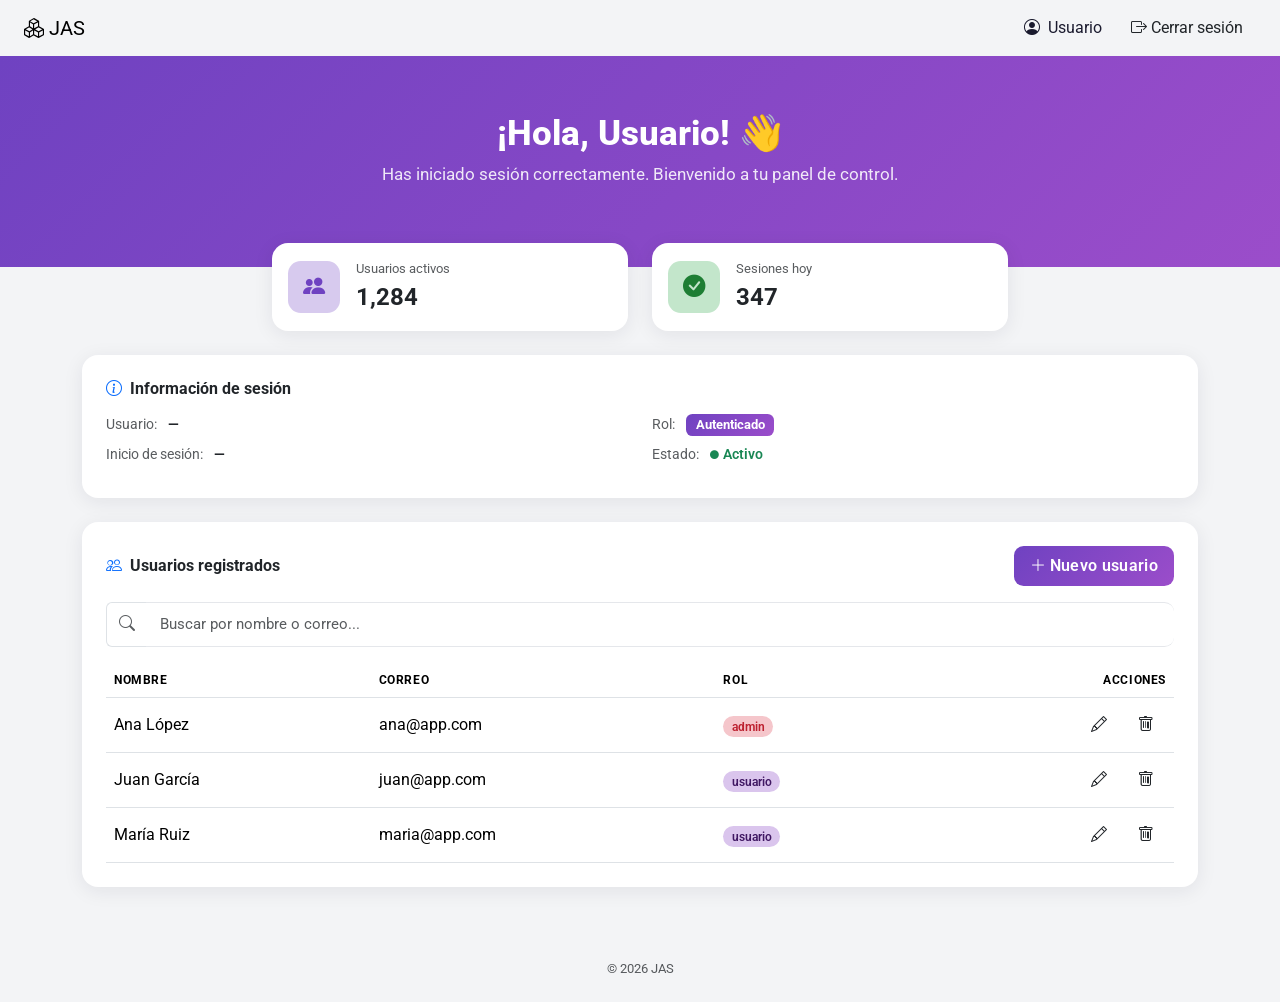
==== auth-ui-git/admin.html @ bb680126 "Add admin panel page Create an admin dashboard with a welcome hero section, session info card, and a" ====
<!DOCTYPE html>
<html lang="es">
<head>
  <meta charset="UTF-8" />
  <meta name="viewport" content="width=device-width, initial-scale=1.0" />
  <title>admin</title>

  <!-- Bootstrap 5 -->
  <link rel="stylesheet" href="https://cdn.jsdelivr.net/npm/bootstrap@5.3.3/dist/css/bootstrap.min.css" />
  <!-- Bootstrap Icons -->
  <link rel="stylesheet" href="https://cdn.jsdelivr.net/npm/bootstrap-icons@1.11.3/font/bootstrap-icons.min.css" />
  <!-- Roboto -->
  <link rel="preconnect" href="https://fonts.googleapis.com">
  <link href="https://fonts.googleapis.com/css2?family=Roboto:wght@400;500;700&display=swap" rel="stylesheet">
  <!-- Custom styles -->
  <link rel="stylesheet" href="css/main.css" />
</head>
<body class="dashboard-body">

  <!-- Navbar -->
  <nav class="navbar dashboard px-3 px-md-4">
    <a class="navbar-brand" href="#">
      <i class="bi bi-boxes"></i> JAS
    </a>
    <div class="d-flex align-items-center gap-3">
      <span class="nav-user d-none d-sm-inline">
        <i class="bi bi-person-circle me-1"></i>
        <span id="navUsername">Usuario</span>
      </span>
      <button class="btn btn-logout" onclick="logout()">
        <i class="bi bi-box-arrow-right me-1"></i>Cerrar sesión
      </button>
    </div>
  </nav>

  <!-- Hero Banner -->
  <section class="welcome-hero">
    <div class="container">
      <h1 class="mb-2">
        ¡Hola, <span id="heroUsername">Usuario</span>! 👋
      </h1>
      <p class="mb-0">Has iniciado sesión correctamente. Bienvenido a tu panel de control.</p>
    </div>
  </section>

  <!-- Stats Cards -->
  <section class="cards-section">
    <div class="container">

      <!-- Stats centradas -->
      <div class="row g-4 mb-4 justify-content-center">

        <div class="col-12 col-sm-6 col-lg-4">
          <div class="card stat-card p-3">
            <div class="d-flex align-items-center gap-3">
              <div class="card-icon icon-info">
                <i class="bi bi-people-fill"></i>
              </div>
              <div>
                <div class="text-muted" style="font-size:.8rem;">Usuarios activos</div>
                <div class="fw-bold fs-4">1,284</div>
              </div>
            </div>
          </div>
        </div>

        <div class="col-12 col-sm-6 col-lg-4">
          <div class="card stat-card p-3">
            <div class="d-flex align-items-center gap-3">
              <div class="card-icon icon-success">
                <i class="bi bi-check-circle-fill"></i>
              </div>
              <div>
                <div class="text-muted" style="font-size:.8rem;">Sesiones hoy</div>
                <div class="fw-bold fs-4">347</div>
              </div>
            </div>
          </div>
        </div>

      </div>

      <!-- Información de sesión (ancho completo) -->
      <div class="card info-card p-4 mb-4">
        <h6 class="fw-bold mb-3">
          <i class="bi bi-info-circle me-2 text-primary"></i>Información de sesión
        </h6>
        <div class="row" style="font-size:.9rem;">
          <div class="col-12 col-md-6 mb-2">
            <span class="text-muted">Usuario:</span>
            <strong class="ms-2" id="infoUsername">—</strong>
          </div>
          <div class="col-12 col-md-6 mb-2">
            <span class="text-muted">Rol:</span>
            <span class="ms-2 badge badge-role text-white">Autenticado</span>
          </div>
          <div class="col-12 col-md-6 mb-2">
            <span class="text-muted">Inicio de sesión:</span>
            <strong class="ms-2" id="loginTime">—</strong>
          </div>
          <div class="col-12 col-md-6 mb-2">
            <span class="text-muted">Estado:</span>
            <span class="ms-2 text-success fw-semibold">
              <i class="bi bi-circle-fill me-1" style="font-size:.55rem;vertical-align:middle;"></i>Activo
            </span>
          </div>
        </div>
      </div>

      <!-- Gestión de usuarios -->
      <div class="card info-card p-4">

        <div class="d-flex flex-wrap justify-content-between align-items-center gap-2 mb-3">
          <h6 class="fw-bold mb-0">
            <i class="bi bi-people me-2 text-primary"></i>Usuarios registrados
          </h6>
          <button class="btn btn-primary-custom" style="width:auto; padding:.5rem 1rem;" data-bs-toggle="modal" data-bs-target="#userModal" onclick="openNewUser()">
            <i class="bi bi-plus-lg me-1"></i>Nuevo usuario
          </button>
        </div>

        <div class="input-group mb-3">
          <span class="input-group-text bg-white border-end-0">
            <i class="bi bi-search text-muted"></i>
          </span>
          <input
            type="text"
            id="searchUsers"
            class="form-control border-start-0"
            placeholder="Buscar por nombre o correo..."
            onkeyup="filterUsers()"
          />
        </div>

        <div class="table-responsive">
          <table class="table align-middle mb-0">
            <thead>
              <tr class="text-muted" style="font-size:.75rem; letter-spacing:.05em;">
                <th>NOMBRE</th>
                <th>CORREO</th>
                <th>ROL</th>
                <th class="text-end">ACCIONES</th>
              </tr>
            </thead>
            <tbody id="usersTableBody">
              <tr data-email="ana@app.com">
                <td>Ana López</td>
                <td>ana@app.com</td>
                <td><span class="badge-admin">admin</span></td>
                <td class="text-end">
                  <button class="btn btn-icon-edit" title="Editar" onclick="openEditUser('Ana López','ana@app.com','admin')"><i class="bi bi-pencil"></i></button>
                  <button class="btn btn-icon-delete" title="Eliminar" onclick="confirmDelete('Ana López','ana@app.com')"><i class="bi bi-trash"></i></button>
                </td>
              </tr>
              <tr data-email="juan@app.com">
                <td>Juan García</td>
                <td>juan@app.com</td>
                <td><span class="badge-user">usuario</span></td>
                <td class="text-end">
                  <button class="btn btn-icon-edit" title="Editar" onclick="openEditUser('Juan García','juan@app.com','usuario')"><i class="bi bi-pencil"></i></button>
                  <button class="btn btn-icon-delete" title="Eliminar" onclick="confirmDelete('Juan García','juan@app.com')"><i class="bi bi-trash"></i></button>
                </td>
              </tr>
              <tr data-email="maria@app.com">
                <td>María Ruiz</td>
                <td>maria@app.com</td>
                <td><span class="badge-user">usuario</span></td>
                <td class="text-end">
                  <button class="btn btn-icon-edit" title="Editar" onclick="openEditUser('María Ruiz','maria@app.com','usuario')"><i class="bi bi-pencil"></i></button>
                  <button class="btn btn-icon-delete" title="Eliminar" onclick="confirmDelete('María Ruiz','maria@app.com')"><i class="bi bi-trash"></i></button>
                </td>
              </tr>
            </tbody>
          </table>
        </div>

      </div>

    </div>
  </section>

  <!-- Modal: nuevo / editar usuario -->
  <div class="modal fade" id="userModal" tabindex="-1" aria-hidden="true">
    <div class="modal-dialog modal-dialog-centered">
      <div class="modal-content" style="border-radius:1rem; border:none;">
        <div class="modal-header border-0">
          <h5 class="modal-title fw-bold" id="userModalTitle">
            <i class="bi bi-person-plus me-2 text-primary"></i>Nuevo usuario
          </h5>
          <button type="button" class="btn-close" data-bs-dismiss="modal"></button>
        </div>
        <div class="modal-body">
          <form id="userForm" novalidate>
            <div class="mb-3">
              <label class="form-label">Nombre completo</label>
              <input type="text" id="userName" class="form-control" required />
            </div>
            <div class="mb-3">
              <label class="form-label">Correo electrónico</label>
              <input type="email" id="userEmail" class="form-control" required />
            </div>
            <div class="mb-3" id="passwordWrap">
              <label class="form-label">Contraseña</label>
              <input type="password" id="userPassword" class="form-control" />
            </div>
            <div class="mb-3">
              <label class="form-label">Rol</label>
              <select id="userRole" class="form-select" required>
                <option value="usuario">Usuario</option>
                <option value="admin">Administrador</option>
              </select>
            </div>
          </form>
        </div>
        <div class="modal-footer border-0">
          <button type="button" class="btn btn-outline-secondary" data-bs-dismiss="modal">Cancelar</button>
          <button type="button" class="btn btn-primary-custom" style="width:auto; padding:.5rem 1.25rem;">Guardar</button>
        </div>
      </div>
    </div>
  </div>

  <!-- Modal: confirmar eliminación -->
  <div class="modal fade" id="deleteModal" tabindex="-1" aria-hidden="true">
    <div class="modal-dialog modal-dialog-centered">
      <div class="modal-content" style="border-radius:1rem; border:none;">
        <div class="modal-header border-0">
          <h5 class="modal-title fw-bold text-danger">
            <i class="bi bi-exclamation-triangle me-2"></i>Eliminar usuario
          </h5>
          <button type="button" class="btn-close" data-bs-dismiss="modal"></button>
        </div>
        <div class="modal-body">
          <p class="mb-0">¿Seguro que deseas eliminar a <strong id="deleteUserName">—</strong>? Esta acción no se puede deshacer.</p>
        </div>
        <div class="modal-footer border-0">
          <button type="button" class="btn btn-outline-secondary" data-bs-dismiss="modal">Cancelar</button>
          <button type="button" class="btn btn-danger" id="confirmDeleteBtn">Eliminar</button>
        </div>
      </div>
    </div>
  </div>

  <!-- Footer -->
  <footer class="text-center text-muted py-4" style="font-size:.8rem;">
    &copy; 2026 JAS
  </footer>

  <!-- Bootstrap JS -->
  <script src="https://cdn.jsdelivr.net/npm/bootstrap@5.3.3/dist/js/bootstrap.bundle.min.js"></script>
  <script>
    requireAuth();

    const username = getUsername();
    document.getElementById('navUsername').textContent  = username;
    document.getElementById('heroUsername').textContent = username;
    document.getElementById('infoUsername').textContent = username;
    document.getElementById('loginTime').textContent    = new Date().toLocaleString('es-CO');

    function filterUsers() {
      const q = document.getElementById('searchUsers').value.toLowerCase();
      document.querySelectorAll('#usersTableBody tr').forEach(row => {
        row.style.display = row.textContent.toLowerCase().includes(q) ? '' : 'none';
      });
    }

    function openNewUser() {
      document.getElementById('userModalTitle').innerHTML =
        '<i class="bi bi-person-plus me-2 text-primary"></i>Nuevo usuario';
      document.getElementById('userForm').reset();
      document.getElementById('passwordWrap').style.display = '';
    }

    function openEditUser(name, email, role) {
      document.getElementById('userModalTitle').innerHTML =
        '<i class="bi bi-pencil-square me-2 text-primary"></i>Editar usuario';
      document.getElementById('userName').value  = name;
      document.getElementById('userEmail').value = email;
      document.getElementById('userRole').value  = role;
      document.getElementById('passwordWrap').style.display = 'none';
      new bootstrap.Modal(document.getElementById('userModal')).show();
    }

    function confirmDelete(name, email) {
      const currentEmail = (typeof getEmail === 'function') ? getEmail() : null;
      if (email === currentEmail) {
        alert('No puedes eliminar tu propia cuenta.');
        return;
      }
      document.getElementById('deleteUserName').textContent = name;
      document.getElementById('confirmDeleteBtn').onclick = () => {
        document.querySelector(`tr[data-email="${email}"]`)?.remove();
        bootstrap.Modal.getInstance(document.getElementById('deleteModal')).hide();
      };
      new bootstrap.Modal(document.getElementById('deleteModal')).show();
    }
  </script>
</body>
</html>
---- auth-ui-git/css/main.css ----
/* ===== Variables (alineadas a bootstrap.min.css del proyecto) ===== */
:root {
  --primary: #7B2FBE;
  --primary-hover: #612595;
  --primary-active: #5a228b;
  --secondary: #9b4dca;
  --secondary-hover: #8134b0;
  --info: #6f42c1;
  --success: #28a745;
  --warning: #ffc107;
  --danger: #dc3545;
  --dark: #1a1a2e;

  /* Tonos suaves del mismo gradiente */
  --primary-soft: #dac5ed;
  --primary-border-soft: #ba93dd;
  --primary-text-soft: #401863;

  /* Gradiente principal (dentro de la familia morada) */
  --bg-gradient-start: #6f42c1;
  --bg-gradient-end: #9b4dca;

  --card-shadow: 0 20px 60px rgba(26, 26, 46, 0.18);
  --input-focus: rgba(123, 47, 190, 0.25);

  --font-sans: 'Roboto', system-ui, -apple-system, 'Segoe UI', sans-serif;
}

/* ===== Base ===== */
body {
  min-height: 100vh;
  background: linear-gradient(135deg, var(--bg-gradient-start) 0%, var(--bg-gradient-end) 100%);
  display: flex;
  align-items: center;
  justify-content: center;
  font-family: var(--font-sans);
  color: var(--dark);
}

/* ===== Auth Card ===== */
.auth-card {
  background: #ffffff;
  border-radius: 1.25rem;
  box-shadow: var(--card-shadow);
  padding: 2.5rem;
  width: 100%;
  max-width: 440px;
  animation: slideUp 0.4s ease;
}

.auth-card .brand-icon {
  width: 64px;
  height: 64px;
  background: linear-gradient(135deg, var(--bg-gradient-start), var(--bg-gradient-end));
  border-radius: 1rem;
  display: flex;
  align-items: center;
  justify-content: center;
  margin: 0 auto 1.25rem;
}

.auth-card .brand-icon i {
  font-size: 1.75rem;
  color: #ffffff;
}

.auth-card h2 {
  font-weight: 700;
  color: var(--dark);
  text-align: center;
  margin-bottom: 0.25rem;
}

.auth-card .subtitle {
  text-align: center;
  color: #6b7280;
  font-size: 0.9rem;
  margin-bottom: 1.75rem;
}

/* ===== Form Controls ===== */
.form-label {
  font-weight: 600;
  color: #374151;
  font-size: 0.875rem;
}

.form-control {
  border-radius: 0.6rem;
  border: 1.5px solid #e5e7eb;
  padding: 0.65rem 0.85rem;
  font-size: 0.95rem;
  transition: border-color 0.2s, box-shadow 0.2s;
}

.form-control:focus {
  border-color: var(--primary);
  box-shadow: 0 0 0 3px var(--input-focus);
}

.input-group .form-control {
  border-right: none;
}

.input-group .btn-toggle-pwd {
  border: 1.5px solid #e5e7eb;
  border-left: none;
  border-radius: 0 0.6rem 0.6rem 0;
  background: #f9fafb;
  color: #6b7280;
  transition: color 0.2s;
}

.input-group .btn-toggle-pwd:hover {
  color: var(--primary);
}

.input-group:focus-within .btn-toggle-pwd {
  border-color: var(--primary);
}

/* ===== Primary Button (custom) ===== */
.btn-primary-custom {
  background: linear-gradient(135deg, var(--bg-gradient-start), var(--bg-gradient-end));
  border: none;
  border-radius: 0.6rem;
  padding: 0.7rem;
  font-weight: 600;
  font-size: 1rem;
  letter-spacing: 0.02em;
  color: #fff;
  width: 100%;
  transition: opacity 0.2s, transform 0.1s;
}

.btn-primary-custom:hover {
  opacity: 0.92;
  transform: translateY(-1px);
  color: #fff;
}

.btn-primary-custom:active {
  transform: translateY(0);
}

.btn-primary-custom:disabled {
  opacity: 0.65;
  cursor: not-allowed;
  transform: none;
}

/* ===== Divider ===== */
.divider {
  display: flex;
  align-items: center;
  gap: 0.75rem;
  color: #9ca3af;
  font-size: 0.8rem;
  margin: 1.25rem 0;
}

.divider::before,
.divider::after {
  content: '';
  flex: 1;
  height: 1px;
  background: #e5e7eb;
}

/* ===== Link ===== */
.auth-link {
  color: var(--primary);
  font-weight: 600;
  text-decoration: none;
}

.auth-link:hover {
  color: var(--primary-hover);
  text-decoration: underline;
}

/* ===== Alert ===== */
.alert-auth {
  border-radius: 0.6rem;
  font-size: 0.875rem;
  padding: 0.65rem 0.9rem;
  display: none;
}

/* ===== Spinner ===== */
.btn-spinner {
  display: none;
  width: 1rem;
  height: 1rem;
  border: 2px solid rgba(255, 255, 255, 0.4);
  border-top-color: #fff;
  border-radius: 50%;
  animation: spin 0.6s linear infinite;
  margin-right: 0.5rem;
}

/* ===== Dashboard ===== */
body.dashboard-body {
  background: #f3f4f6;
  display: block;
  align-items: unset;
  justify-content: unset;
}

.dashboard-navbar {
  background: linear-gradient(135deg, var(--bg-gradient-start) 0%, var(--bg-gradient-end) 100%);
  box-shadow: 0 2px 12px rgba(26, 26, 46, 0.18);
}

.dashboard-navbar .navbar-brand {
  font-weight: 700;
  font-size: 1.25rem;
  color: #fff !important;
  letter-spacing: 0.02em;
}

.dashboard-navbar .nav-user {
  color: rgba(255, 255, 255, 0.9) !important;
  font-size: 0.9rem;
}

.dashboard-navbar .btn-logout {
  background: rgba(255, 255, 255, 0.15);
  border: 1.5px solid rgba(255, 255, 255, 0.4);
  color: #fff;
  border-radius: 0.5rem;
  padding: 0.3rem 0.9rem;
  font-size: 0.875rem;
  font-weight: 600;
  transition: background 0.2s;
}

.dashboard-navbar .btn-logout:hover {
  background: rgba(255, 255, 255, 0.28);
  color: #fff;
}

.welcome-hero {
  background: linear-gradient(135deg, var(--bg-gradient-start), var(--bg-gradient-end));
  color: #fff;
  padding: 3.5rem 1.5rem 5rem;
  text-align: center;
}

.welcome-hero h1 {
  font-size: 2.2rem;
  font-weight: 800;
}

.welcome-hero p {
  font-size: 1.05rem;
  opacity: 0.88;
}

.cards-section {
  margin-top: -3rem;
  padding: 0 1rem 3rem;
}

.stat-card {
  border: none;
  border-radius: 1rem;
  box-shadow: 0 4px 20px rgba(26, 26, 46, 0.08);
  transition: transform 0.2s, box-shadow 0.2s;
}

.stat-card:hover {
  transform: translateY(-4px);
  box-shadow: 0 8px 30px rgba(26, 26, 46, 0.14);
}

.stat-card .card-icon {
  width: 52px;
  height: 52px;
  border-radius: 0.8rem;
  display: flex;
  align-items: center;
  justify-content: center;
  font-size: 1.4rem;
}

/* Variantes suaves de iconos en el mismo rango morado */
.card-icon.icon-primary { background: var(--primary-soft); color: var(--primary); }
.card-icon.icon-secondary { background: #ead7f5; color: var(--secondary); }
.card-icon.icon-info { background: #d7caee; color: var(--info); }
.card-icon.icon-success { background: #c3e6cb; color: #1e7e34; }
.card-icon.icon-warning { background: #ffeeba; color: #d39e00; }
.card-icon.icon-danger { background: #f5c6cb; color: #bd2130; }

.info-card {
  border: none;
  border-radius: 1rem;
  box-shadow: 0 4px 20px rgba(26, 26, 46, 0.08);
}

.info-card .badge-role {
  background: linear-gradient(135deg, var(--bg-gradient-start), var(--bg-gradient-end));
  font-size: 0.8rem;
  padding: 0.35em 0.75em;
  border-radius: 0.4rem;
}

/* ===== Badges de rol (admin / usuario) ===== */
.badge-admin {
  background: #f5c6cb;
  color: #bd2130;
  font-weight: 600;
  padding: 0.3em 0.7em;
  border-radius: 1rem;
  font-size: 0.75rem;
}

.badge-user {
  background: var(--primary-soft);
  color: var(--primary-text-soft);
  font-weight: 600;
  padding: 0.3em 0.7em;
  border-radius: 1rem;
  font-size: 0.75rem;
}

/* ===== Animations ===== */
@keyframes slideUp {
  from { opacity: 0; transform: translateY(24px); }
  to   { opacity: 1; transform: translateY(0); }
}

@keyframes spin {
  to { transform: rotate(360deg); }
}

/* ===== Responsive ===== */
@media (max-width: 480px) {
  .auth-card {
    margin: 1rem;
    padding: 1.75rem 1.25rem;
  }
  .welcome-hero h1 {
    font-size: 1.6rem;
  }
}
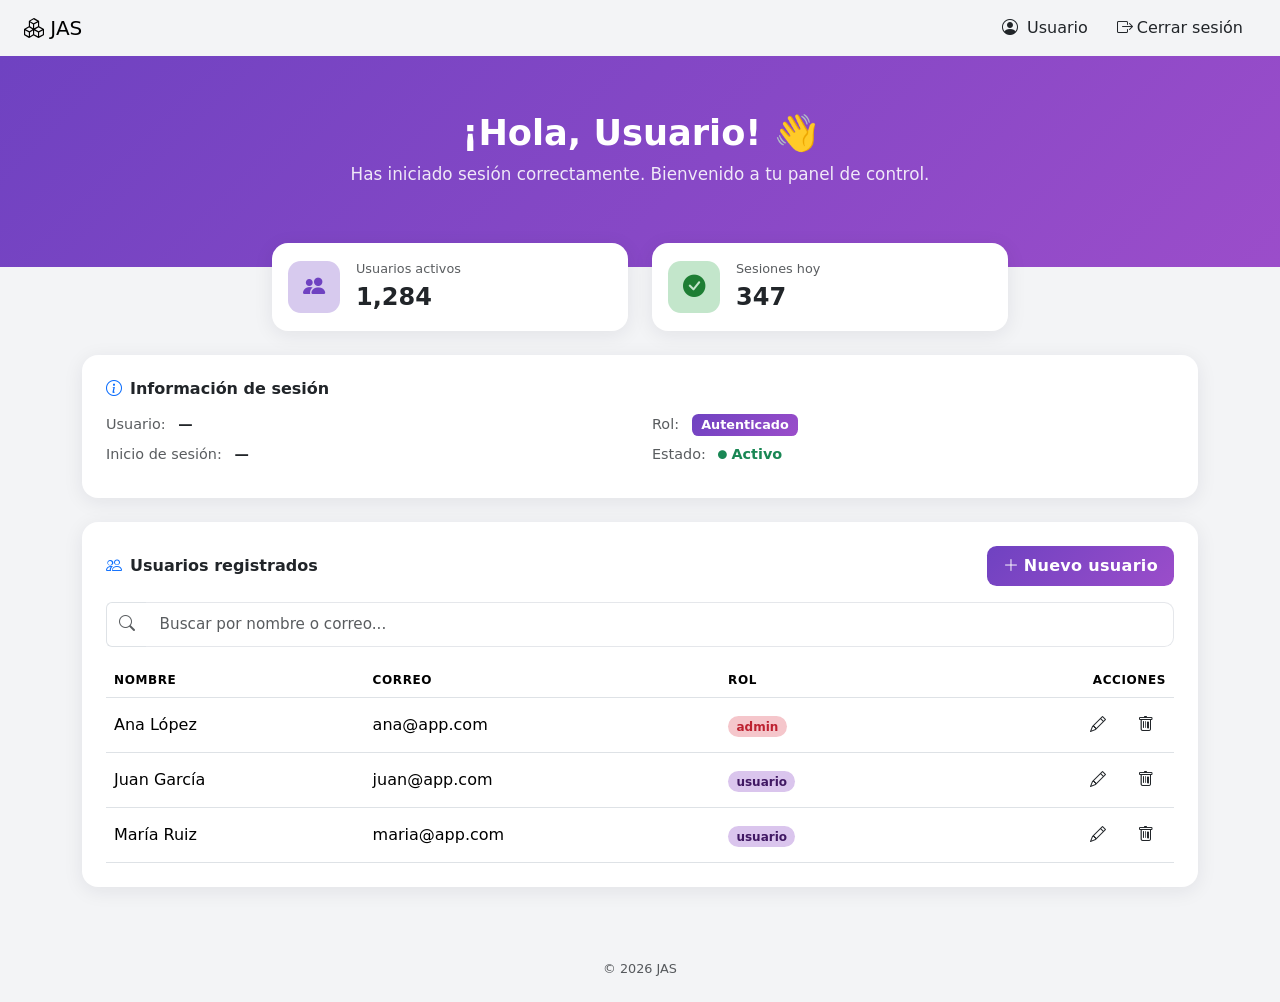
==== commit 6361dba4: "Add user dashboard page with profile edit and account management Add user dashboard page (`user.html" ====
--- a/auth-ui-git/admin.html
+++ b/auth-ui-git/admin.html
@@ -14,6 +14,7 @@
   <link href="https://fonts.googleapis.com/css2?family=Roboto:wght@400;500;700&display=swap" rel="stylesheet">
   <!-- Custom styles -->
   <link rel="stylesheet" href="css/main.css" />
+    <link rel="stylesheet" href="css/admin.css" />
 </head>
 <body class="dashboard-body">
 
--- a/auth-ui-git/css/main.css
+++ b/auth-ui-git/css/main.css
@@ -26,59 +26,7 @@
   --font-sans: 'Roboto', system-ui, -apple-system, 'Segoe UI', sans-serif;
 }
 
-/* ===== Base ===== */
-body {
-  min-height: 100vh;
-  background: linear-gradient(135deg, var(--bg-gradient-start) 0%, var(--bg-gradient-end) 100%);
-  display: flex;
-  align-items: center;
-  justify-content: center;
-  font-family: var(--font-sans);
-  color: var(--dark);
-}
-
-/* ===== Auth Card ===== */
-.auth-card {
-  background: #ffffff;
-  border-radius: 1.25rem;
-  box-shadow: var(--card-shadow);
-  padding: 2.5rem;
-  width: 100%;
-  max-width: 440px;
-  animation: slideUp 0.4s ease;
-}
-
-.auth-card .brand-icon {
-  width: 64px;
-  height: 64px;
-  background: linear-gradient(135deg, var(--bg-gradient-start), var(--bg-gradient-end));
-  border-radius: 1rem;
-  display: flex;
-  align-items: center;
-  justify-content: center;
-  margin: 0 auto 1.25rem;
-}
-
-.auth-card .brand-icon i {
-  font-size: 1.75rem;
-  color: #ffffff;
-}
-
-.auth-card h2 {
-  font-weight: 700;
-  color: var(--dark);
-  text-align: center;
-  margin-bottom: 0.25rem;
-}
-
-.auth-card .subtitle {
-  text-align: center;
-  color: #6b7280;
-  font-size: 0.9rem;
-  margin-bottom: 1.75rem;
-}
-
-/* ===== Form Controls ===== */
+/* ===== Form Controls (Compartido si se usan formularios en modales de Admin) ===== */
 .form-label {
   font-weight: 600;
   color: #374151;
@@ -96,27 +44,6 @@
 .form-control:focus {
   border-color: var(--primary);
   box-shadow: 0 0 0 3px var(--input-focus);
-}
-
-.input-group .form-control {
-  border-right: none;
-}
-
-.input-group .btn-toggle-pwd {
-  border: 1.5px solid #e5e7eb;
-  border-left: none;
-  border-radius: 0 0.6rem 0.6rem 0;
-  background: #f9fafb;
-  color: #6b7280;
-  transition: color 0.2s;
-}
-
-.input-group .btn-toggle-pwd:hover {
-  color: var(--primary);
-}
-
-.input-group:focus-within .btn-toggle-pwd {
-  border-color: var(--primary);
 }
 
 /* ===== Primary Button (custom) ===== */
@@ -149,181 +76,6 @@
   transform: none;
 }
 
-/* ===== Divider ===== */
-.divider {
-  display: flex;
-  align-items: center;
-  gap: 0.75rem;
-  color: #9ca3af;
-  font-size: 0.8rem;
-  margin: 1.25rem 0;
-}
-
-.divider::before,
-.divider::after {
-  content: '';
-  flex: 1;
-  height: 1px;
-  background: #e5e7eb;
-}
-
-/* ===== Link ===== */
-.auth-link {
-  color: var(--primary);
-  font-weight: 600;
-  text-decoration: none;
-}
-
-.auth-link:hover {
-  color: var(--primary-hover);
-  text-decoration: underline;
-}
-
-/* ===== Alert ===== */
-.alert-auth {
-  border-radius: 0.6rem;
-  font-size: 0.875rem;
-  padding: 0.65rem 0.9rem;
-  display: none;
-}
-
-/* ===== Spinner ===== */
-.btn-spinner {
-  display: none;
-  width: 1rem;
-  height: 1rem;
-  border: 2px solid rgba(255, 255, 255, 0.4);
-  border-top-color: #fff;
-  border-radius: 50%;
-  animation: spin 0.6s linear infinite;
-  margin-right: 0.5rem;
-}
-
-/* ===== Dashboard ===== */
-body.dashboard-body {
-  background: #f3f4f6;
-  display: block;
-  align-items: unset;
-  justify-content: unset;
-}
-
-.dashboard-navbar {
-  background: linear-gradient(135deg, var(--bg-gradient-start) 0%, var(--bg-gradient-end) 100%);
-  box-shadow: 0 2px 12px rgba(26, 26, 46, 0.18);
-}
-
-.dashboard-navbar .navbar-brand {
-  font-weight: 700;
-  font-size: 1.25rem;
-  color: #fff !important;
-  letter-spacing: 0.02em;
-}
-
-.dashboard-navbar .nav-user {
-  color: rgba(255, 255, 255, 0.9) !important;
-  font-size: 0.9rem;
-}
-
-.dashboard-navbar .btn-logout {
-  background: rgba(255, 255, 255, 0.15);
-  border: 1.5px solid rgba(255, 255, 255, 0.4);
-  color: #fff;
-  border-radius: 0.5rem;
-  padding: 0.3rem 0.9rem;
-  font-size: 0.875rem;
-  font-weight: 600;
-  transition: background 0.2s;
-}
-
-.dashboard-navbar .btn-logout:hover {
-  background: rgba(255, 255, 255, 0.28);
-  color: #fff;
-}
-
-.welcome-hero {
-  background: linear-gradient(135deg, var(--bg-gradient-start), var(--bg-gradient-end));
-  color: #fff;
-  padding: 3.5rem 1.5rem 5rem;
-  text-align: center;
-}
-
-.welcome-hero h1 {
-  font-size: 2.2rem;
-  font-weight: 800;
-}
-
-.welcome-hero p {
-  font-size: 1.05rem;
-  opacity: 0.88;
-}
-
-.cards-section {
-  margin-top: -3rem;
-  padding: 0 1rem 3rem;
-}
-
-.stat-card {
-  border: none;
-  border-radius: 1rem;
-  box-shadow: 0 4px 20px rgba(26, 26, 46, 0.08);
-  transition: transform 0.2s, box-shadow 0.2s;
-}
-
-.stat-card:hover {
-  transform: translateY(-4px);
-  box-shadow: 0 8px 30px rgba(26, 26, 46, 0.14);
-}
-
-.stat-card .card-icon {
-  width: 52px;
-  height: 52px;
-  border-radius: 0.8rem;
-  display: flex;
-  align-items: center;
-  justify-content: center;
-  font-size: 1.4rem;
-}
-
-/* Variantes suaves de iconos en el mismo rango morado */
-.card-icon.icon-primary { background: var(--primary-soft); color: var(--primary); }
-.card-icon.icon-secondary { background: #ead7f5; color: var(--secondary); }
-.card-icon.icon-info { background: #d7caee; color: var(--info); }
-.card-icon.icon-success { background: #c3e6cb; color: #1e7e34; }
-.card-icon.icon-warning { background: #ffeeba; color: #d39e00; }
-.card-icon.icon-danger { background: #f5c6cb; color: #bd2130; }
-
-.info-card {
-  border: none;
-  border-radius: 1rem;
-  box-shadow: 0 4px 20px rgba(26, 26, 46, 0.08);
-}
-
-.info-card .badge-role {
-  background: linear-gradient(135deg, var(--bg-gradient-start), var(--bg-gradient-end));
-  font-size: 0.8rem;
-  padding: 0.35em 0.75em;
-  border-radius: 0.4rem;
-}
-
-/* ===== Badges de rol (admin / usuario) ===== */
-.badge-admin {
-  background: #f5c6cb;
-  color: #bd2130;
-  font-weight: 600;
-  padding: 0.3em 0.7em;
-  border-radius: 1rem;
-  font-size: 0.75rem;
-}
-
-.badge-user {
-  background: var(--primary-soft);
-  color: var(--primary-text-soft);
-  font-weight: 600;
-  padding: 0.3em 0.7em;
-  border-radius: 1rem;
-  font-size: 0.75rem;
-}
-
 /* ===== Animations ===== */
 @keyframes slideUp {
   from { opacity: 0; transform: translateY(24px); }
@@ -332,15 +84,4 @@
 
 @keyframes spin {
   to { transform: rotate(360deg); }
-}
-
-/* ===== Responsive ===== */
-@media (max-width: 480px) {
-  .auth-card {
-    margin: 1rem;
-    padding: 1.75rem 1.25rem;
-  }
-  .welcome-hero h1 {
-    font-size: 1.6rem;
-  }
 }
--- a/auth-ui-git/css/admin.css
+++ b/auth-ui-git/css/admin.css
@@ -0,0 +1,134 @@
+/* ===== Dashboard Base ===== */
+body.dashboard-body {
+  background: #f3f4f6;
+  display: block;
+  align-items: unset;
+  justify-content: unset;
+}
+
+/* ===== Navbar ===== */
+.dashboard-navbar {
+  background: linear-gradient(135deg, var(--bg-gradient-start) 0%, var(--bg-gradient-end) 100%);
+  box-shadow: 0 2px 12px rgba(26, 26, 46, 0.18);
+}
+
+.dashboard-navbar .navbar-brand {
+  font-weight: 700;
+  font-size: 1.25rem;
+  color: #fff !important;
+  letter-spacing: 0.02em;
+}
+
+.dashboard-navbar .nav-user {
+  color: rgba(255, 255, 255, 0.9) !important;
+  font-size: 0.9rem;
+}
+
+.dashboard-navbar .btn-logout {
+  background: rgba(255, 255, 255, 0.15);
+  border: 1.5px solid rgba(255, 255, 255, 0.4);
+  color: #fff;
+  border-radius: 0.5rem;
+  padding: 0.3rem 0.9rem;
+  font-size: 0.875rem;
+  font-weight: 600;
+  transition: background 0.2s;
+}
+
+.dashboard-navbar .btn-logout:hover {
+  background: rgba(255, 255, 255, 0.28);
+  color: #fff;
+}
+
+/* ===== Hero Banner ===== */
+.welcome-hero {
+  background: linear-gradient(135deg, var(--bg-gradient-start), var(--bg-gradient-end));
+  color: #fff;
+  padding: 3.5rem 1.5rem 5rem;
+  text-align: center;
+}
+
+.welcome-hero h1 {
+  font-size: 2.2rem;
+  font-weight: 800;
+}
+
+.welcome-hero p {
+  font-size: 1.05rem;
+  opacity: 0.88;
+}
+
+/* ===== Content Sections & Cards ===== */
+.cards-section {
+  margin-top: -3rem;
+  padding: 0 1rem 3rem;
+}
+
+.stat-card {
+  border: none;
+  border-radius: 1rem;
+  box-shadow: 0 4px 20px rgba(26, 26, 46, 0.08);
+  transition: transform 0.2s, box-shadow 0.2s;
+}
+
+.stat-card:hover {
+  transform: translateY(-4px);
+  box-shadow: 0 8px 30px rgba(26, 26, 46, 0.14);
+}
+
+.stat-card .card-icon {
+  width: 52px;
+  height: 52px;
+  border-radius: 0.8rem;
+  display: flex;
+  align-items: center;
+  justify-content: center;
+  font-size: 1.4rem;
+}
+
+.info-card {
+  border: none;
+  border-radius: 1rem;
+  box-shadow: 0 4px 20px rgba(26, 26, 46, 0.08);
+}
+
+/* Variantes suaves de iconos en el mismo rango morado */
+.card-icon.icon-primary { background: var(--primary-soft); color: var(--primary); }
+.card-icon.icon-secondary { background: #ead7f5; color: var(--secondary); }
+.card-icon.icon-info { background: #d7caee; color: var(--info); }
+.card-icon.icon-success { background: #c3e6cb; color: #1e7e34; }
+.card-icon.icon-warning { background: #ffeeba; color: #d39e00; }
+.card-icon.icon-danger { background: #f5c6cb; color: #bd2130; }
+
+/* ===== Badges de Rol ===== */
+.info-card .badge-role {
+  background: linear-gradient(135deg, var(--bg-gradient-start), var(--bg-gradient-end));
+  font-size: 0.8rem;
+  padding: 0.35em 0.75em;
+  border-radius: 0.4rem;
+}
+
+.badge-admin {
+  background: #f5c6cb;
+  color: #bd2130;
+  font-weight: 600;
+  padding: 0.3em 0.7em;
+  border-radius: 1rem;
+  font-size: 0.75rem;
+}
+
+.badge-user {
+  background: var(--primary-soft);
+  color: var(--primary-text-soft);
+  font-weight: 600;
+  padding: 0.3em 0.7em;
+  border-radius: 1rem;
+  font-size: 0.75rem;
+}
+
+/* ===== Responsive Dashboard ===== */
+@media (max-width: 480px) {
+  .welcome-hero h1 {
+    font-size: 1.6rem;
+  }
+}
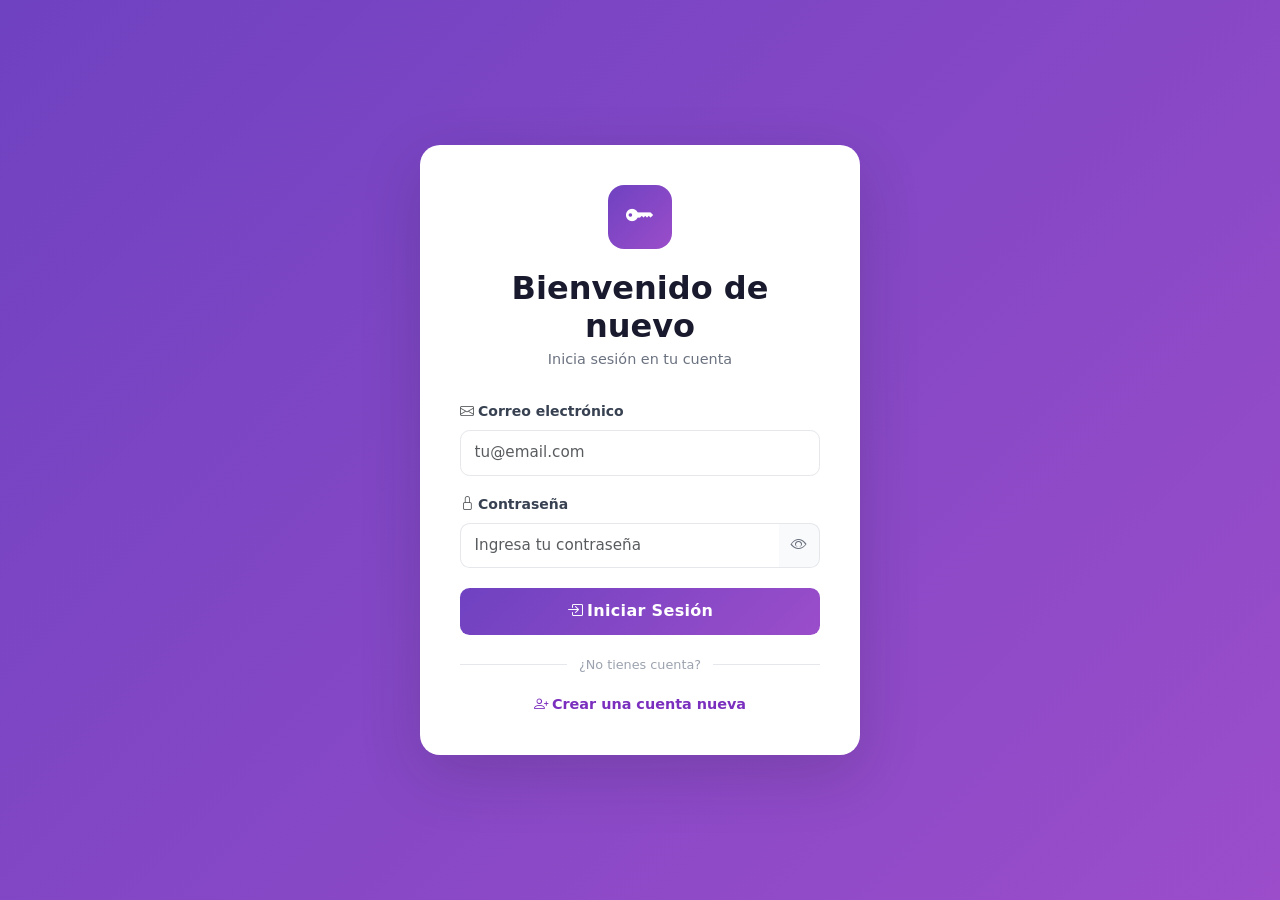
==== commit 3cb870b6: "Add JWT auth, user management & UI updates Introduce JWT-based authentication (JwtUtil, JwtAuthentic" ====
--- a/auth-ui-git/admin.html
+++ b/auth-ui-git/admin.html
@@ -144,33 +144,7 @@
               </tr>
             </thead>
             <tbody id="usersTableBody">
-              <tr data-email="ana@app.com">
-                <td>Ana López</td>
-                <td>ana@app.com</td>
-                <td><span class="badge-admin">admin</span></td>
-                <td class="text-end">
-                  <button class="btn btn-icon-edit" title="Editar" onclick="openEditUser('Ana López','ana@app.com','admin')"><i class="bi bi-pencil"></i></button>
-                  <button class="btn btn-icon-delete" title="Eliminar" onclick="confirmDelete('Ana López','ana@app.com')"><i class="bi bi-trash"></i></button>
-                </td>
-              </tr>
-              <tr data-email="juan@app.com">
-                <td>Juan García</td>
-                <td>juan@app.com</td>
-                <td><span class="badge-user">usuario</span></td>
-                <td class="text-end">
-                  <button class="btn btn-icon-edit" title="Editar" onclick="openEditUser('Juan García','juan@app.com','usuario')"><i class="bi bi-pencil"></i></button>
-                  <button class="btn btn-icon-delete" title="Eliminar" onclick="confirmDelete('Juan García','juan@app.com')"><i class="bi bi-trash"></i></button>
-                </td>
-              </tr>
-              <tr data-email="maria@app.com">
-                <td>María Ruiz</td>
-                <td>maria@app.com</td>
-                <td><span class="badge-user">usuario</span></td>
-                <td class="text-end">
-                  <button class="btn btn-icon-edit" title="Editar" onclick="openEditUser('María Ruiz','maria@app.com','usuario')"><i class="bi bi-pencil"></i></button>
-                  <button class="btn btn-icon-delete" title="Eliminar" onclick="confirmDelete('María Ruiz','maria@app.com')"><i class="bi bi-trash"></i></button>
-                </td>
-              </tr>
+              <!-- Filas cargadas dinámicamente desde /api/users -->
             </tbody>
           </table>
         </div>
@@ -192,11 +166,19 @@
         </div>
         <div class="modal-body">
           <form id="userForm" novalidate>
+            <div class="mb-3" id="cedulaWrap">
+              <label class="form-label">Cédula</label>
+              <input type="number" id="userCedula" class="form-control" min="1" required />
+            </div>
             <div class="mb-3">
               <label class="form-label">Nombre completo</label>
               <input type="text" id="userName" class="form-control" required />
             </div>
             <div class="mb-3">
+              <label class="form-label">Usuario</label>
+              <input type="text" id="userUsername" class="form-control" required />
+            </div>
+            <div class="mb-3">
               <label class="form-label">Correo electrónico</label>
               <input type="email" id="userEmail" class="form-control" required />
             </div>
@@ -207,15 +189,15 @@
             <div class="mb-3">
               <label class="form-label">Rol</label>
               <select id="userRole" class="form-select" required>
-                <option value="usuario">Usuario</option>
-                <option value="admin">Administrador</option>
+                <option value="USER">Usuario</option>
+                <option value="ADMIN">Administrador</option>
               </select>
             </div>
           </form>
         </div>
         <div class="modal-footer border-0">
           <button type="button" class="btn btn-outline-secondary" data-bs-dismiss="modal">Cancelar</button>
-          <button type="button" class="btn btn-primary-custom" style="width:auto; padding:.5rem 1.25rem;">Guardar</button>
+          <button type="button" class="btn btn-primary-custom" style="width:auto; padding:.5rem 1.25rem;" id="saveUserBtn">Guardar</button>
         </div>
       </div>
     </div>
@@ -249,8 +231,10 @@
 
   <!-- Bootstrap JS -->
   <script src="https://cdn.jsdelivr.net/npm/bootstrap@5.3.3/dist/js/bootstrap.bundle.min.js"></script>
+  <!-- Auth + API logic -->
+  <script src="src/main.js"></script>
   <script>
-    requireAuth();
+    requireAdmin();
 
     const username = getUsername();
     document.getElementById('navUsername').textContent  = username;
@@ -258,6 +242,47 @@
     document.getElementById('infoUsername').textContent = username;
     document.getElementById('loginTime').textContent    = new Date().toLocaleString('es-CO');
 
+    let users = [];          // cache de usuarios cargados
+    let editingCedula = null; // null = creando, valor = editando
+
+    const roleLabel = (r) => r === 'ADMIN' ? 'admin' : 'usuario';
+    const roleBadge = (r) => r === 'ADMIN'
+      ? '<span class="badge-admin">admin</span>'
+      : '<span class="badge-user">usuario</span>';
+
+    function escapeHtml(s) {
+      return String(s ?? '').replace(/[&<>"']/g, c =>
+        ({ '&': '&amp;', '<': '&lt;', '>': '&gt;', '"': '&quot;', "'": '&#39;' }[c]));
+    }
+
+    function renderUsers() {
+      const body = document.getElementById('usersTableBody');
+      if (!users.length) {
+        body.innerHTML = '<tr><td colspan="4" class="text-center text-muted py-3">Sin usuarios.</td></tr>';
+        return;
+      }
+      body.innerHTML = users.map(u => `
+        <tr data-email="${escapeHtml(u.email)}">
+          <td>${escapeHtml(u.name)}</td>
+          <td>${escapeHtml(u.email)}</td>
+          <td>${roleBadge(u.role)}</td>
+          <td class="text-end">
+            <button class="btn btn-icon-edit" title="Editar" onclick="openEditUser(${u.cedula})"><i class="bi bi-pencil"></i></button>
+            <button class="btn btn-icon-delete" title="Eliminar" onclick="confirmDelete(${u.cedula})"><i class="bi bi-trash"></i></button>
+          </td>
+        </tr>`).join('');
+    }
+
+    async function loadUsers() {
+      try {
+        users = await apiFetch('/users');
+        renderUsers();
+      } catch (err) {
+        alert(err.message);
+      }
+    }
+    loadUsers();
+
     function filterUsers() {
       const q = document.getElementById('searchUsers').value.toLowerCase();
       document.querySelectorAll('#usersTableBody tr').forEach(row => {
@@ -266,32 +291,78 @@
     }
 
     function openNewUser() {
+      editingCedula = null;
       document.getElementById('userModalTitle').innerHTML =
         '<i class="bi bi-person-plus me-2 text-primary"></i>Nuevo usuario';
       document.getElementById('userForm').reset();
+      document.getElementById('cedulaWrap').style.display   = '';
+      document.getElementById('userCedula').disabled        = false;
       document.getElementById('passwordWrap').style.display = '';
     }
 
-    function openEditUser(name, email, role) {
+    function openEditUser(cedula) {
+      const u = users.find(x => x.cedula === cedula);
+      if (!u) return;
+      editingCedula = cedula;
       document.getElementById('userModalTitle').innerHTML =
         '<i class="bi bi-pencil-square me-2 text-primary"></i>Editar usuario';
-      document.getElementById('userName').value  = name;
-      document.getElementById('userEmail').value = email;
-      document.getElementById('userRole').value  = role;
+      document.getElementById('userCedula').value   = u.cedula;
+      document.getElementById('userCedula').disabled = true;
+      document.getElementById('userName').value     = u.name;
+      document.getElementById('userUsername').value = u.username;
+      document.getElementById('userEmail').value    = u.email;
+      document.getElementById('userRole').value     = u.role;
       document.getElementById('passwordWrap').style.display = 'none';
       new bootstrap.Modal(document.getElementById('userModal')).show();
     }
 
-    function confirmDelete(name, email) {
-      const currentEmail = (typeof getEmail === 'function') ? getEmail() : null;
-      if (email === currentEmail) {
+    document.getElementById('saveUserBtn').onclick = async () => {
+      const cedula   = document.getElementById('userCedula').value.trim();
+      const name     = document.getElementById('userName').value.trim();
+      const usernameV = document.getElementById('userUsername').value.trim();
+      const email    = document.getElementById('userEmail').value.trim();
+      const password = document.getElementById('userPassword').value;
+      const role     = document.getElementById('userRole').value;
+      const btn      = document.getElementById('saveUserBtn');
+
+      try {
+        btn.disabled = true;
+        if (editingCedula === null) {
+          await apiFetch('/users', {
+            method: 'POST',
+            body: JSON.stringify({ cedula: Number(cedula), name, username: usernameV, email, password, role }),
+          });
+        } else {
+          await apiFetch(`/users/${editingCedula}`, {
+            method: 'PUT',
+            body: JSON.stringify({ name, username: usernameV, email, role }),
+          });
+        }
+        bootstrap.Modal.getInstance(document.getElementById('userModal')).hide();
+        await loadUsers();
+      } catch (err) {
+        alert(err.message);
+      } finally {
+        btn.disabled = false;
+      }
+    };
+
+    function confirmDelete(cedula) {
+      const u = users.find(x => x.cedula === cedula);
+      if (!u) return;
+      if (u.email === getEmail()) {
         alert('No puedes eliminar tu propia cuenta.');
         return;
       }
-      document.getElementById('deleteUserName').textContent = name;
-      document.getElementById('confirmDeleteBtn').onclick = () => {
-        document.querySelector(`tr[data-email="${email}"]`)?.remove();
-        bootstrap.Modal.getInstance(document.getElementById('deleteModal')).hide();
+      document.getElementById('deleteUserName').textContent = u.name;
+      document.getElementById('confirmDeleteBtn').onclick = async () => {
+        try {
+          await apiFetch(`/users/${cedula}`, { method: 'DELETE' });
+          bootstrap.Modal.getInstance(document.getElementById('deleteModal')).hide();
+          await loadUsers();
+        } catch (err) {
+          alert(err.message);
+        }
       };
       new bootstrap.Modal(document.getElementById('deleteModal')).show();
     }
